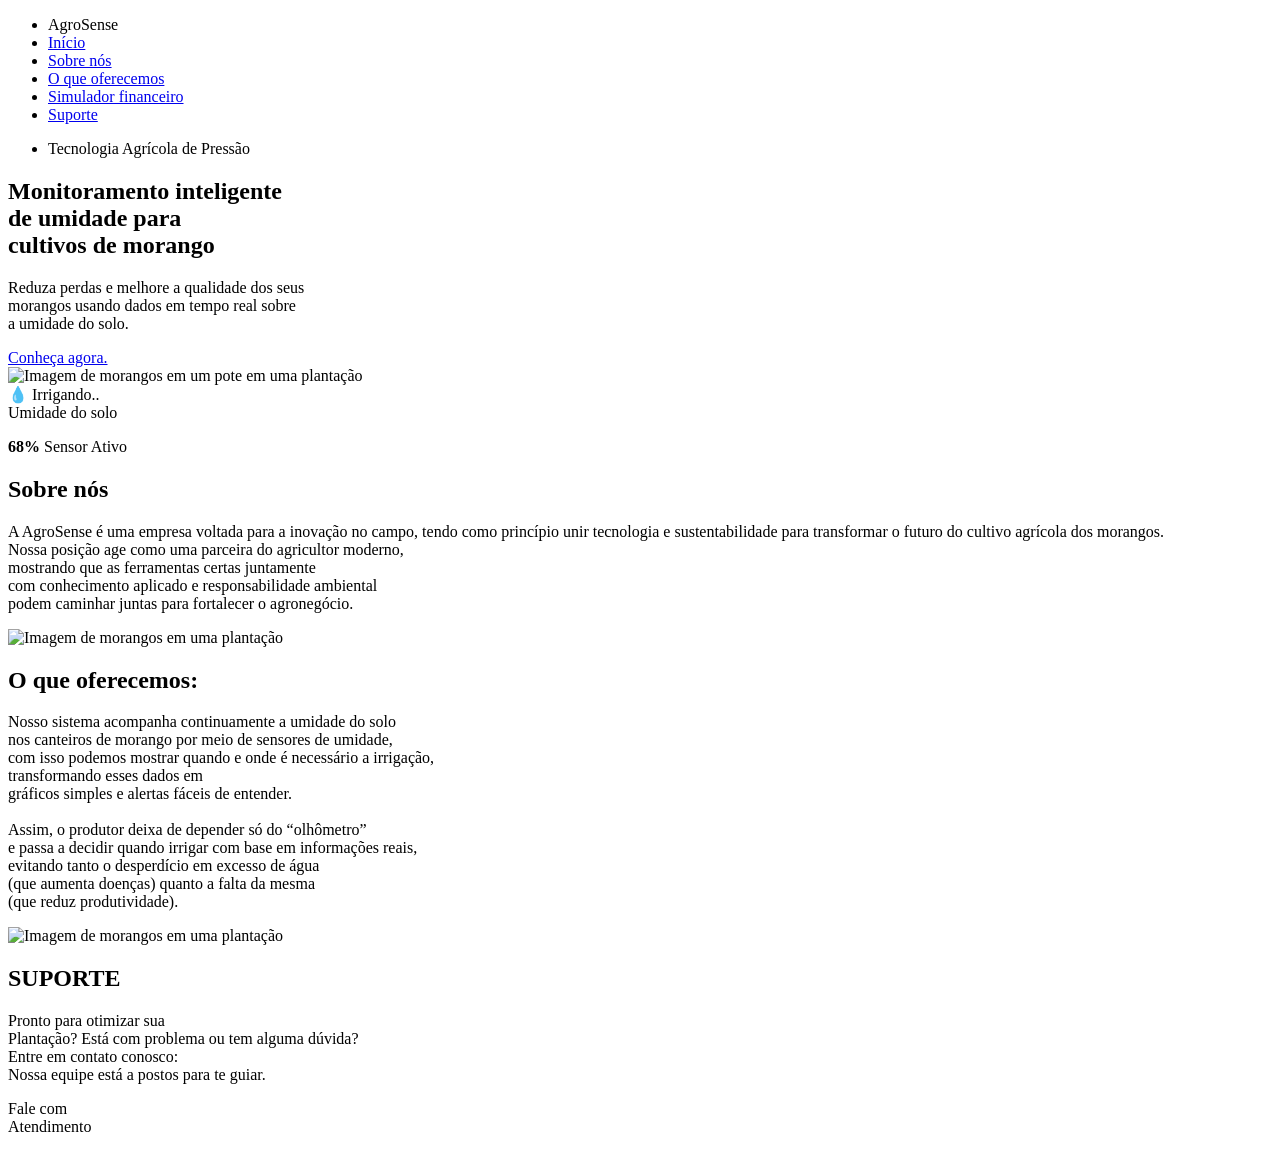
==== view/index.html @ 6b8b11aa "juncao" ====
<!DOCTYPE html>
<html lang="en">

<head>
    <meta charset="UTF-8">
    <meta name="viewport" content="width=device-width, initial-scale=1.0">
    <link rel="stylesheet" href="style.css">
    <link rel="stylesheet" href="simuladorFinanceiro.html">
    <title>AgroSense</title>
</head>

<body>
    <section class="pagina inicial">
        <!--Header para tudo que vai no topo da pagina (barra de navegação) -->
        <header>
            <!--Barra de navegação no topo da pagina -->
            <nav class="barra">
                <ul class="topicos-barra">
                    <li class="logo-menu"> <img src="./imgs/logoAgroSense.png" alt="" class="logoAgroSense">AgroSense
                    </li>

                    <li><a href="#">Início</a> </li>
                    <li><a href="#SobreNos">Sobre nós</a> </li>
                    <li><a href="#oferecimento">O que oferecemos</a> </li>
                    <li><a href="simuladorFinanceiro.html" target="_blank">Simulador financeiro</a> </li>
                    <li><a href="#suporte">Suporte</a> </li>
                </ul>
            </nav>

        </header>

        <!--Main para todos os conteudos principais (os que estão no centro da pagina) -->
        <main class="main-inicio">
            <div class="conteudo-texto">
                <ul class="paragrafo-marcado">
                    <li>Tecnologia Agrícola de Pressão</li>
                </ul>
                <div class="Titulos">
                    <h1 class="titulo colorido1">Monitoramento inteligente <br>de umidade  para <br> <span
                            class="titulo colorido2">cultivos de morango</span></h1>
                </div>
                <p>Reduza perdas e melhore a qualidade dos seus <br> morangos usando dados em tempo real sobre <br> a
                    umidade do solo.</p>
                <div class="botaoinicial">
                <a href="siteEstaticoLogin.html" target="_blank" class="btn_conhecaAgora"> Conheça agora.</a>
            </div>
            </div>
            <div class="conteudo-imagem">
                <div class="div_imagemInicio">
                    <img src="./imgs/imagemMorangos.png" alt="Imagem de morangos em um pote em uma plantação"
                        class="imagemInicio">
                </div>
                <div class="caixaIrrigando">
                    <span class="irrigando"> 💧 Irrigando..</span>
                </div>
                <div class="caixaUmidade">
                    <span class="tituloUmidade">Umidade do solo</span>
                    <p> <b>68%</b> <span class="caixaSensorAtivo">Sensor Ativo</span></p>
                    <div class="barraSensor"></div>

                </div>
            </div>


        </main>

        <!-- Footer para todos os conteudos que vão no rodapé da pagina -->
        <footer>


        </footer>
    </section>
     <section id="SobreNos" class="pagina sobrenos">
    <main class="main-SobreNos">
      <div class="conteudoSobreNos">
       <div><h1 class="tituloSobreNos">Sobre nós</h1></div>
        <div><p class="paragrafoSobreNos">A AgroSense é uma empresa voltada para a inovação no campo,
          tendo como princípio unir tecnologia e sustentabilidade
           para transformar o futuro do cultivo agrícola dos morangos. <br>
          Nossa posição age como uma parceira do agricultor moderno,<br>
          mostrando que as ferramentas certas juntamente <br>
          com conhecimento aplicado e responsabilidade ambiental<br>  
          podem caminhar juntas para fortalecer o agronegócio.</p>
      </div></div>
      <div>
        <img src="./imgs/morangoSobreNos.jpg" alt="Imagem de morangos em uma plantação" class="imagemSobreNos">
      </div>
    </main>
    </section>
    <section id="oferecimento" class="pagina ofereceminto">
        <main class="main-oferecimento">

            <div class="conteudoOferecimento">
                <div class="div_tituloOferecemos">
                    <h1 class="titulo-oferecimento">O que oferecemos: </h1>
                </div>
                <div>
                    <p class="paragrafoOferecemos">Nosso sistema acompanha continuamente a umidade do solo<br>
                        nos canteiros de morango por meio de sensores de umidade,<br>
                        com isso podemos mostrar quando e onde é necessário a irrigação,<br>
                        transformando esses dados em <br>
                        gráficos simples e alertas fáceis de entender.<br><br>
                        

                        Assim, o produtor deixa de depender só do “olhômetro” <br>
                        e passa a decidir quando irrigar com base em informações reais,<br>
                        evitando tanto o desperdício em excesso de água  <br>
                        (que aumenta doenças) quanto a falta da mesma  <br>
                        (que reduz produtividade). <br>
                </div>
            </div>
            <div class="div_imagemOferecimento">
                <img src="./imgs/Sensorimagem.png" alt="Imagem de morangos em uma plantação"
                    class="imagemOferecimento">
            </div>

            </div>
        </main>

    </section>
    <section id="suporte" class="pagina ">
        <main class="main-suporte">

            <div class="conteudoSuporte">
                <div class="div_titulosuporte">
                    <h1 class="titulo-Suporte" >SUPORTE</h1>
                </div>
                <div class="card">
                    <p class="paragrafoSuporte">Pronto para otimizar sua <br>
                        <span class="palavraSeparada">Plantação?</span>
                        <span class="texto_complementar_suporte">Está com problema ou tem alguma dúvida? <br>
                                                                 Entre em contato conosco:<br>
                                                                Nossa equipe está a postos para te guiar.</span>
                        <br>
                </div>
                <div class="ajuda"><p class="textoAjuda">Fale com <br>
                                      Atendimento</p></div>
            </div>
            </div>
        
                   
        </main>

    </section>
</body>

</html>
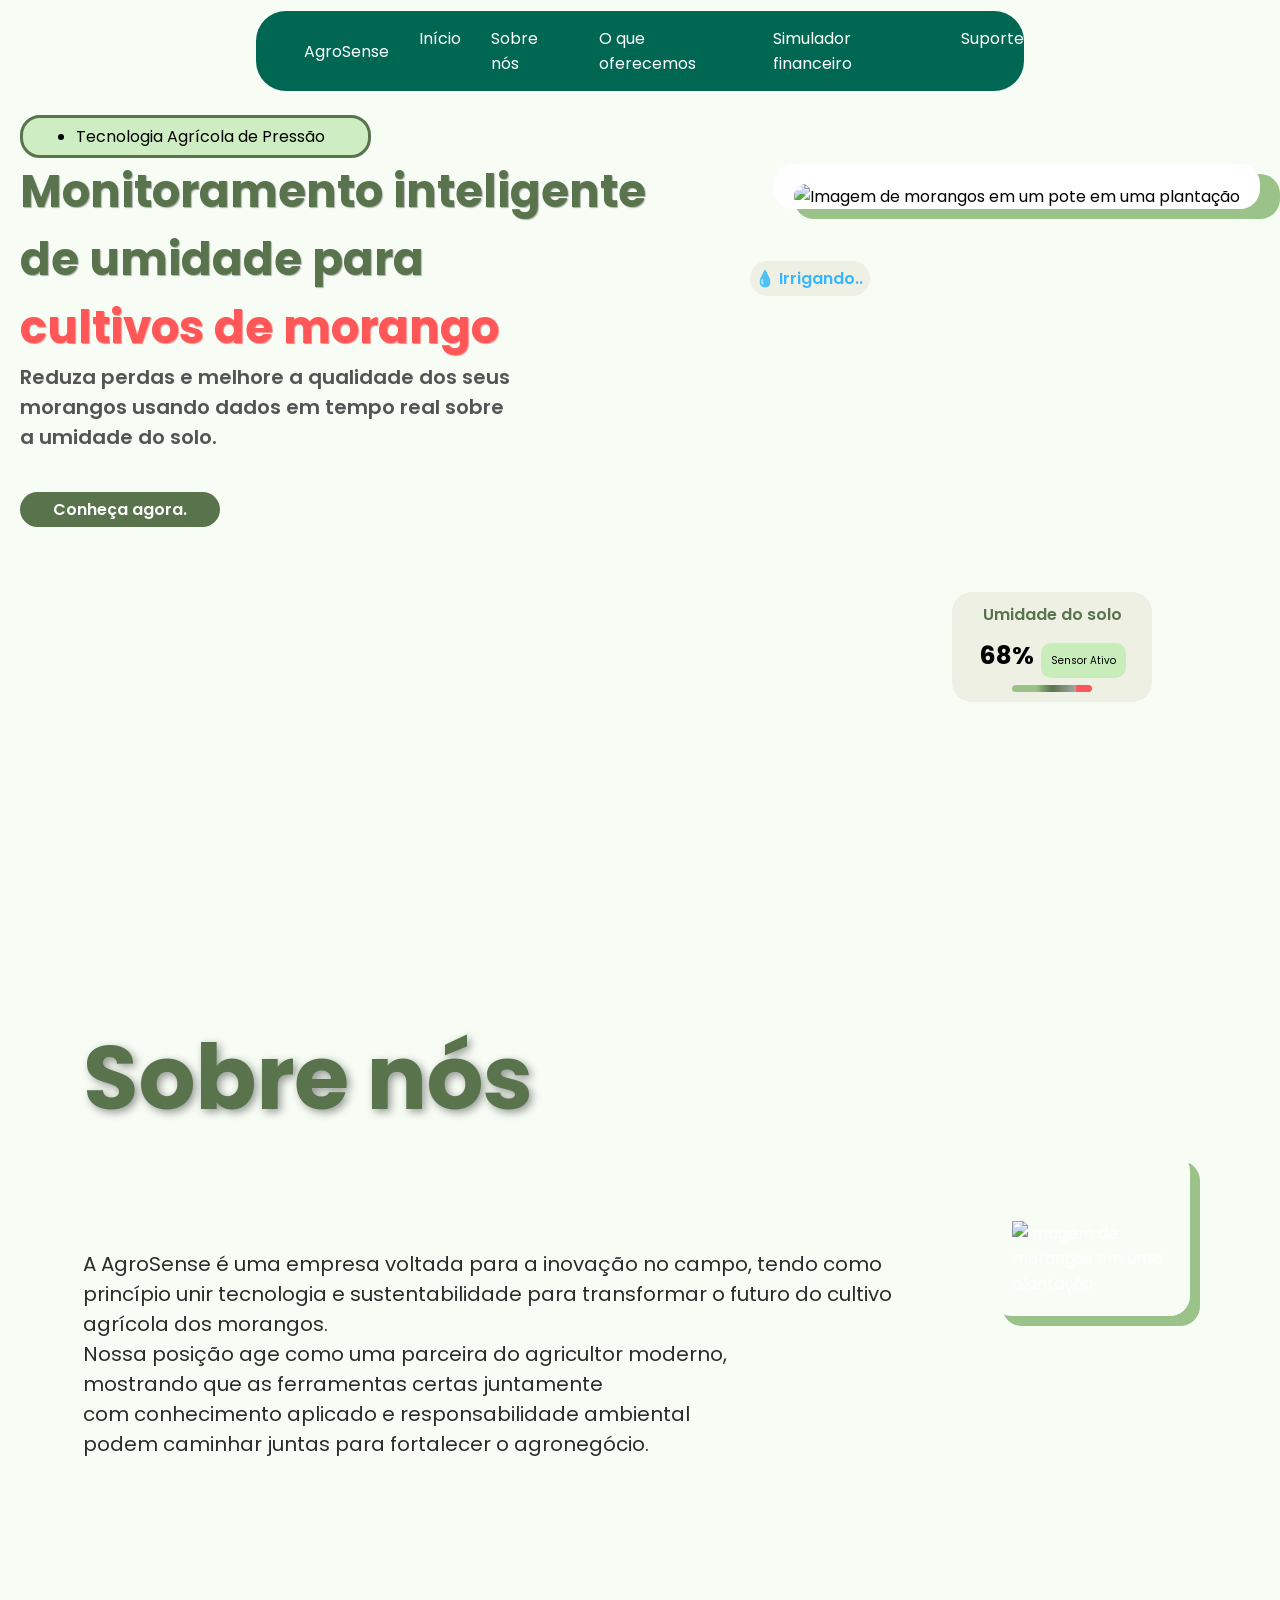
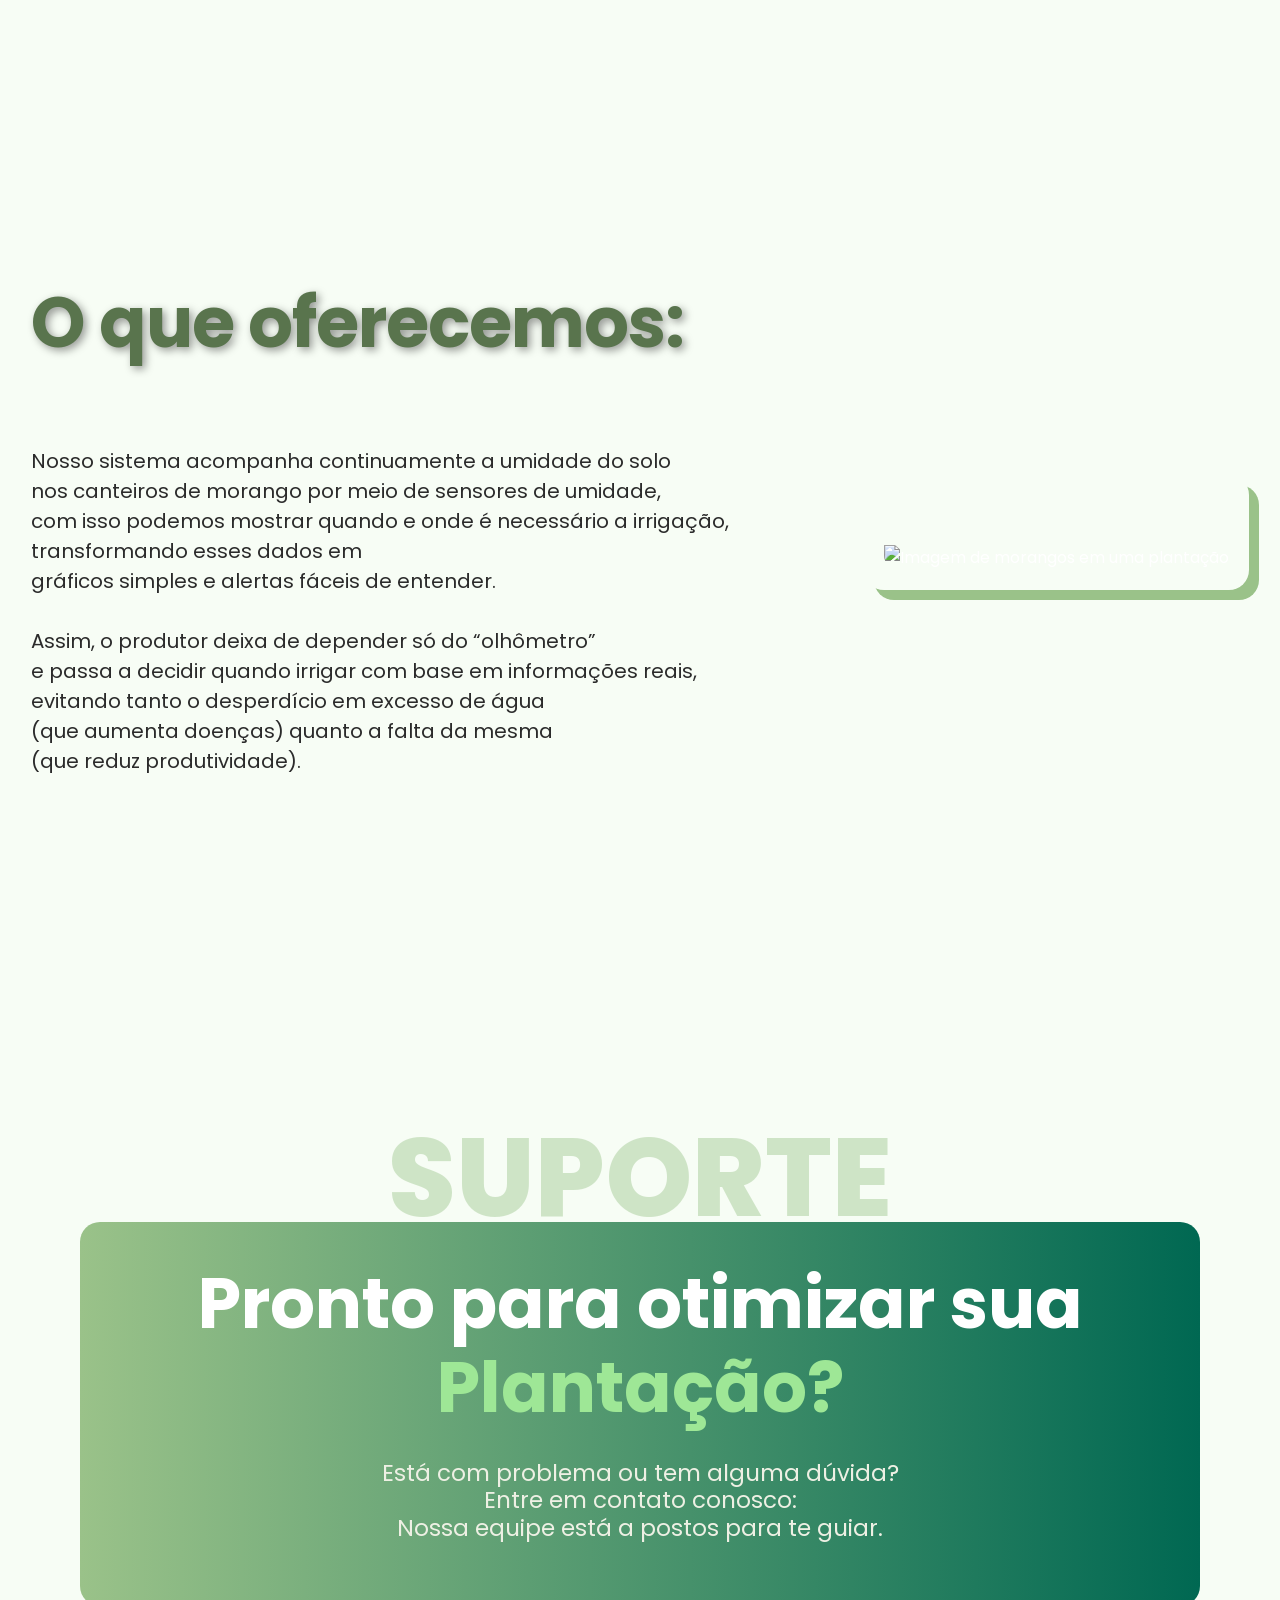
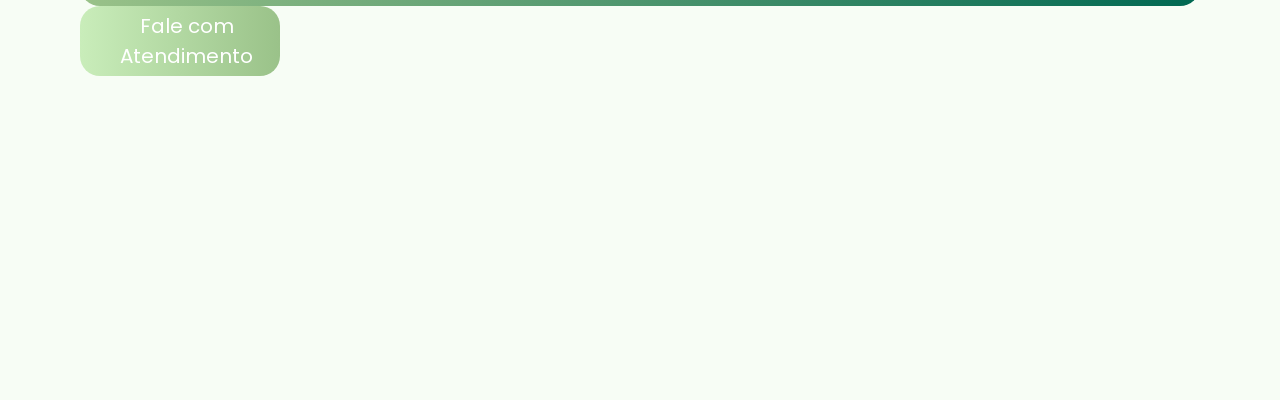
==== commit 0e1d0f1a: "Terminei de editar o botão de suporte e arrumei o caminho da imagem da parte de oferecimento" ====
--- a/view/index.html
+++ b/view/index.html
@@ -36,14 +36,14 @@
                     <li>Tecnologia Agrícola de Pressão</li>
                 </ul>
                 <div class="Titulos">
-                    <h1 class="titulo colorido1">Monitoramento inteligente <br>de umidade  para <br> <span
+                    <h1 class="titulo colorido1">Monitoramento inteligente <br>de umidade para <br> <span
                             class="titulo colorido2">cultivos de morango</span></h1>
                 </div>
                 <p>Reduza perdas e melhore a qualidade dos seus <br> morangos usando dados em tempo real sobre <br> a
                     umidade do solo.</p>
                 <div class="botaoinicial">
-                <a href="siteEstaticoLogin.html" target="_blank" class="btn_conhecaAgora"> Conheça agora.</a>
-            </div>
+                    <a href="siteEstaticoLogin.html" target="_blank" class="btn_conhecaAgora"> Conheça agora.</a>
+                </div>
             </div>
             <div class="conteudo-imagem">
                 <div class="div_imagemInicio">
@@ -70,22 +70,26 @@
 
         </footer>
     </section>
-     <section id="SobreNos" class="pagina sobrenos">
-    <main class="main-SobreNos">
-      <div class="conteudoSobreNos">
-       <div><h1 class="tituloSobreNos">Sobre nós</h1></div>
-        <div><p class="paragrafoSobreNos">A AgroSense é uma empresa voltada para a inovação no campo,
-          tendo como princípio unir tecnologia e sustentabilidade
-           para transformar o futuro do cultivo agrícola dos morangos. <br>
-          Nossa posição age como uma parceira do agricultor moderno,<br>
-          mostrando que as ferramentas certas juntamente <br>
-          com conhecimento aplicado e responsabilidade ambiental<br>  
-          podem caminhar juntas para fortalecer o agronegócio.</p>
-      </div></div>
-      <div>
-        <img src="./imgs/morangoSobreNos.jpg" alt="Imagem de morangos em uma plantação" class="imagemSobreNos">
-      </div>
-    </main>
+    <section id="SobreNos" class="pagina sobrenos">
+        <main class="main-SobreNos">
+            <div class="conteudoSobreNos">
+                <div>
+                    <h1 class="tituloSobreNos">Sobre nós</h1>
+                </div>
+                <div>
+                    <p class="paragrafoSobreNos">A AgroSense é uma empresa voltada para a inovação no campo,
+                        tendo como princípio unir tecnologia e sustentabilidade
+                        para transformar o futuro do cultivo agrícola dos morangos. <br>
+                        Nossa posição age como uma parceira do agricultor moderno,<br>
+                        mostrando que as ferramentas certas juntamente <br>
+                        com conhecimento aplicado e responsabilidade ambiental<br>
+                        podem caminhar juntas para fortalecer o agronegócio.</p>
+                </div>
+            </div>
+            <div class="div_sobrenos">
+                <img src="./imgs/morangoSobreNos.jpg" alt="Imagem de morangos em uma plantação" class="imagemSobreNos">
+            </div>
+        </main>
     </section>
     <section id="oferecimento" class="pagina ofereceminto">
         <main class="main-oferecimento">
@@ -100,18 +104,17 @@
                         com isso podemos mostrar quando e onde é necessário a irrigação,<br>
                         transformando esses dados em <br>
                         gráficos simples e alertas fáceis de entender.<br><br>
-                        
+
 
                         Assim, o produtor deixa de depender só do “olhômetro” <br>
                         e passa a decidir quando irrigar com base em informações reais,<br>
-                        evitando tanto o desperdício em excesso de água  <br>
-                        (que aumenta doenças) quanto a falta da mesma  <br>
+                        evitando tanto o desperdício em excesso de água <br>
+                        (que aumenta doenças) quanto a falta da mesma <br>
                         (que reduz produtividade). <br>
                 </div>
             </div>
             <div class="div_imagemOferecimento">
-                <img src="./imgs/Sensorimagem.png" alt="Imagem de morangos em uma plantação"
-                    class="imagemOferecimento">
+                <img src="./imgs/SensorImagem.png" alt="Imagem de morangos em uma plantação" class="imagemOferecimento">
             </div>
 
             </div>
@@ -123,22 +126,24 @@
 
             <div class="conteudoSuporte">
                 <div class="div_titulosuporte">
-                    <h1 class="titulo-Suporte" >SUPORTE</h1>
+                    <h1 class="titulo-Suporte">SUPORTE</h1>
                 </div>
                 <div class="card">
                     <p class="paragrafoSuporte">Pronto para otimizar sua <br>
                         <span class="palavraSeparada">Plantação?</span>
                         <span class="texto_complementar_suporte">Está com problema ou tem alguma dúvida? <br>
-                                                                 Entre em contato conosco:<br>
-                                                                Nossa equipe está a postos para te guiar.</span>
+                            Entre em contato conosco:<br>
+                            Nossa equipe está a postos para te guiar.</span>
                         <br>
                 </div>
-                <div class="ajuda"><p class="textoAjuda">Fale com <br>
-                                      Atendimento</p></div>
+                <div class="ajuda">
+                    <p class="textoAjuda">Fale com <br>
+                        Atendimento</p>
+                </div>
             </div>
             </div>
-        
-                   
+
+
         </main>
 
     </section>
--- a/view/style.css
+++ b/view/style.css
@@ -0,0 +1,405 @@
+/*Importação das fontes utilizadas no projeto*/
+@import url('https://fonts.googleapis.com/css2?family=Poppins:ital,wght@0,100;0,200;0,300;0,400;0,500;0,600;0,700;0,800;0,900;1,100;1,200;1,300;1,400;1,500;1,600;1,700;1,800;1,900&display=swap');
+
+/* Padronização da pagina*/
+* {
+    margin: 0;
+    padding: 0;
+    box-sizing: border-box;
+}
+
+body {
+    font-family: "Poppins", sans-serif;
+    font-style: normal;
+    overflow-x: hidden;
+    background-color: #f7fdf5;
+}
+
+.inicial {
+    background-image: url(./imgs/fundo3.png);
+    background-size: cover;
+    background-position: center;
+    background-repeat: no-repeat;
+    width: 100vw;
+    height: 100vh;
+
+}
+
+.pagina {
+    width: 100vw;
+    height: 100vh;
+}
+
+header {
+    display: flex;
+    justify-content: center;
+    align-items: center;
+    padding-top: 2%;
+}
+
+.barra {
+    display: flex;
+    width: 60%;
+    background-color: #006852;
+    justify-content: space-around;
+    height: auto;
+    border-radius: 30px;
+    position: fixed;
+    margin-top: 4%;
+}
+
+.topicos-barra a {
+    text-decoration: none;
+    color: #ffffff;
+}
+
+.topicos-barra {
+    display: flex;
+    flex-direction: row;
+    list-style-type: none;
+    gap: 30px;
+    padding-bottom: 15px;
+    padding-top: 15px;
+    color: #ffff;
+}
+
+.logo-menu {
+    display: flex;
+    align-items: center;
+    gap: 8px;
+}
+
+.logoAgroSense {
+    border-radius: 20%;
+    width: 40px;
+    height: auto;
+    object-fit: contain;
+    /* faz a imagem não cortar */
+    object-position: center;
+    /*Alinha a imagem no centro */
+}
+
+.main-inicio {
+    display: flex;
+    flex-direction: row;
+    margin-top: 7%;
+    gap: 10%;
+    justify-content: center;
+}
+
+.conteudo-texto {
+    display: flex;
+    flex-direction: column;
+    gap: 2%;
+}
+
+.conteudo-texto p {
+    padding-bottom: 20px;
+    color: #545454;
+    font-weight: 600;
+    font-size: 20px;
+}
+
+.paragrafo-marcado {
+    background-color: #ceedc2;
+    border: solid 3px #59744d;
+    border-radius: 20px;
+    display: flex;
+    justify-content: center;
+    padding: 6px 0px 6px 10px;
+    width: 56%;
+}
+
+.titulo {
+    font-size: 45px;
+}
+
+.colorido1 {
+    color: #59744d;
+    text-shadow: 1px 1px 1px #adaead;
+}
+
+.colorido2 {
+    color: #ff5757;
+    text-shadow: 1px 1px 1px #f48585;
+}
+
+.botaoinicial {
+    padding-top: 20px;
+}
+
+.btn_conhecaAgora {
+    background-color: #59744d;
+    border-radius: 20px;
+    width: 200px;
+    height: 35px;
+    display: flex;
+    justify-content: center;
+    align-items: center;
+    text-decoration: none;
+    font-family: "Poppins", sans-serif;
+    font-style: normal;
+    font-weight: 600;
+    color: white;
+
+}
+
+.btn_conhecaAgora:hover {
+    background-color: #7caa68;
+    border-radius: 20px;
+    width: 230px;
+    height: 39px;
+}
+
+.div_imagemInicio {
+    margin-top: 10%;
+    padding: 20px 20px 0 20px;
+    background-color: #ffffff;
+    border-radius: 20px;
+    box-shadow: 20px 10px #9ac289;
+}
+
+.imagemInicio {
+    width: 286px;
+    height: 390px;
+    border-radius: 30px;
+}
+
+.caixaIrrigando {
+    background-color: #eef0e4;
+    border-radius: 20px;
+    display: flex;
+    padding: 5px;
+    width: 120px;
+    align-items: center;
+    position: absolute;
+    right: 32%;
+    top: 29%;
+
+}
+
+.irrigando {
+    color: #38b6ff;
+    font-weight: 600;
+}
+
+
+.caixaUmidade {
+    background-color: #eef0e4;
+    border-radius: 20px;
+    display: flex;
+    flex-direction: column;
+    padding: 10px;
+    width: 200px;
+    height: 110px;
+    align-items: center;
+    position: absolute;
+    right: 10%;
+    bottom: 22%;
+    gap: 10px;
+}
+
+.caixaUmidade p {
+    font-size: 25px;
+
+}
+
+.caixaSensorAtivo {
+    background-color: #c9edba;
+    border-radius: 10px;
+    font-size: 10px;
+    padding: 10px;
+}
+
+.barraSensor {
+    width: 80px;
+    height: 10px;
+    border-radius: 20px;
+    background-image: linear-gradient(to right, #9ac289 30%, #59744d 50%, #a6a6a6 80%, #ff5757 5%);
+}
+
+.tituloUmidade {
+    color: #59744d;
+    font-weight: 600;
+}
+
+.main-SobreNos {
+    display: flex;
+    flex-direction: row;
+    justify-content: center;
+    align-items: center;
+    padding-top: 2%;
+    padding-right: 7%;
+    gap: 30px;
+
+
+}
+
+
+.sobrenos {
+    background-size: cover;
+    background-repeat: no-repeat;
+    background-position: center;
+    width: 100vw;
+    height: 100vh;
+}
+
+
+.conteudoSobreNos {
+    margin-left: 7%;
+    font-family: Poppins;
+
+}
+
+.tituloSobreNos {
+    text-shadow: 3px 3px 8px rgba(0, 0, 0, 0.4);
+    color: #59744d;
+    font-weight: 700;
+    letter-spacing: -1px;
+    font-size: 90px;
+    font-family: "Poppins", sans-serif;
+    padding-top: 10%;
+}
+
+.paragrafoSobreNos {
+    color: #2b2b2b;
+    font-size: 20px;
+    padding-top: 12%;
+}
+
+.div_sobrenos {
+    padding-left: 70px;
+    margin-top: 7%;
+    margin-left: 2%;
+    padding: 20px;
+    color: #ffffff;
+    border-radius: 20px;
+    box-shadow: 10px 10px #9ac289;
+}
+
+.imagemSobreNos {
+    padding-top: 50px;
+    width: 30em;
+    height: auto;
+    border-radius: 15px;
+}
+
+.main-oferecimento {
+    display: flex;
+    flex-direction: row;
+    justify-content: center;
+    align-items: center;
+    gap: 110px;
+
+}
+
+
+
+.titulo-oferecimento {
+    text-shadow: 3px 3px 8px rgba(0, 0, 0, 0.4);
+    color: #59744d;
+    font-weight: 700;
+    letter-spacing: -1px;
+    font-size: 70px;
+    font-family: "Poppins", sans-serif;
+    padding-top: 10%;
+}
+
+.paragrafoOferecemos {
+    font-size: 20px;
+    padding-top: 10%;
+    color: #2b2b2b;
+}
+
+
+.div_imagemOferecimento {
+    padding-left: 70px;
+    margin-top: 7%;
+    margin-left: 2%;
+    padding: 20px;
+    color: #ffffff;
+    border-radius: 20px;
+    box-shadow: 10px 10px #9ac289;
+}
+
+.imagemOferecimento {
+    padding-top: 50px;
+    width: 30em;
+    height: auto;
+    border-radius: 15px;
+}
+
+.main-suporte {
+    display: flex;
+    justify-content: center;
+
+}
+
+.card {
+    background-color: #ceedc2;
+    border-radius: 20px;
+    height: 24em;
+    width: 70em;
+    padding: 40px 20px;
+    padding-bottom: 40px;
+    background-image: linear-gradient(to right, #9ac289, #006852);
+}
+
+.texto_complementar_suporte {
+    display: block;
+    color: #eef0e4;
+    font-weight: 400;
+    font-size: 23px;
+    text-align: center;
+    margin-top: 30px;
+
+}
+
+.paragrafoSuporte {
+    font-weight: 700;
+    font-size: 70px;
+    font-family: "Poppins", sans-serif;
+    color: #ffffff;
+    text-align: center;
+    line-height: 1.2;
+   
+}
+
+.palavraSeparada {
+    font-size: 70px;
+    color: #9ee796;
+}
+
+.titulo-Suporte {
+    color: #9ac2896e;
+    line-height: 0.8;
+    font-weight: 800;
+    font-size: 110px;
+    font-family: "Poppins", sans-serif;
+    text-align: center;
+    margin-top: 3%;
+}
+
+.ajuda {
+    background-image: linear-gradient(to right, #c9edba, #9ac289);
+    border-radius: 20px;
+    height: 70px;
+    width: 200px;
+    display: flex;
+    justify-self: center;
+    align-items: center;
+}
+
+.textoAjuda {
+    display: flex;
+    flex-direction: column;
+    font-weight: 400;
+    font-size: 20px;
+    font-family: "Poppins", sans-serif;
+    color: #ffffff;
+    justify-content: center;
+    text-align: center;
+    align-items: center;
+    padding-left: 40px;
+
+}
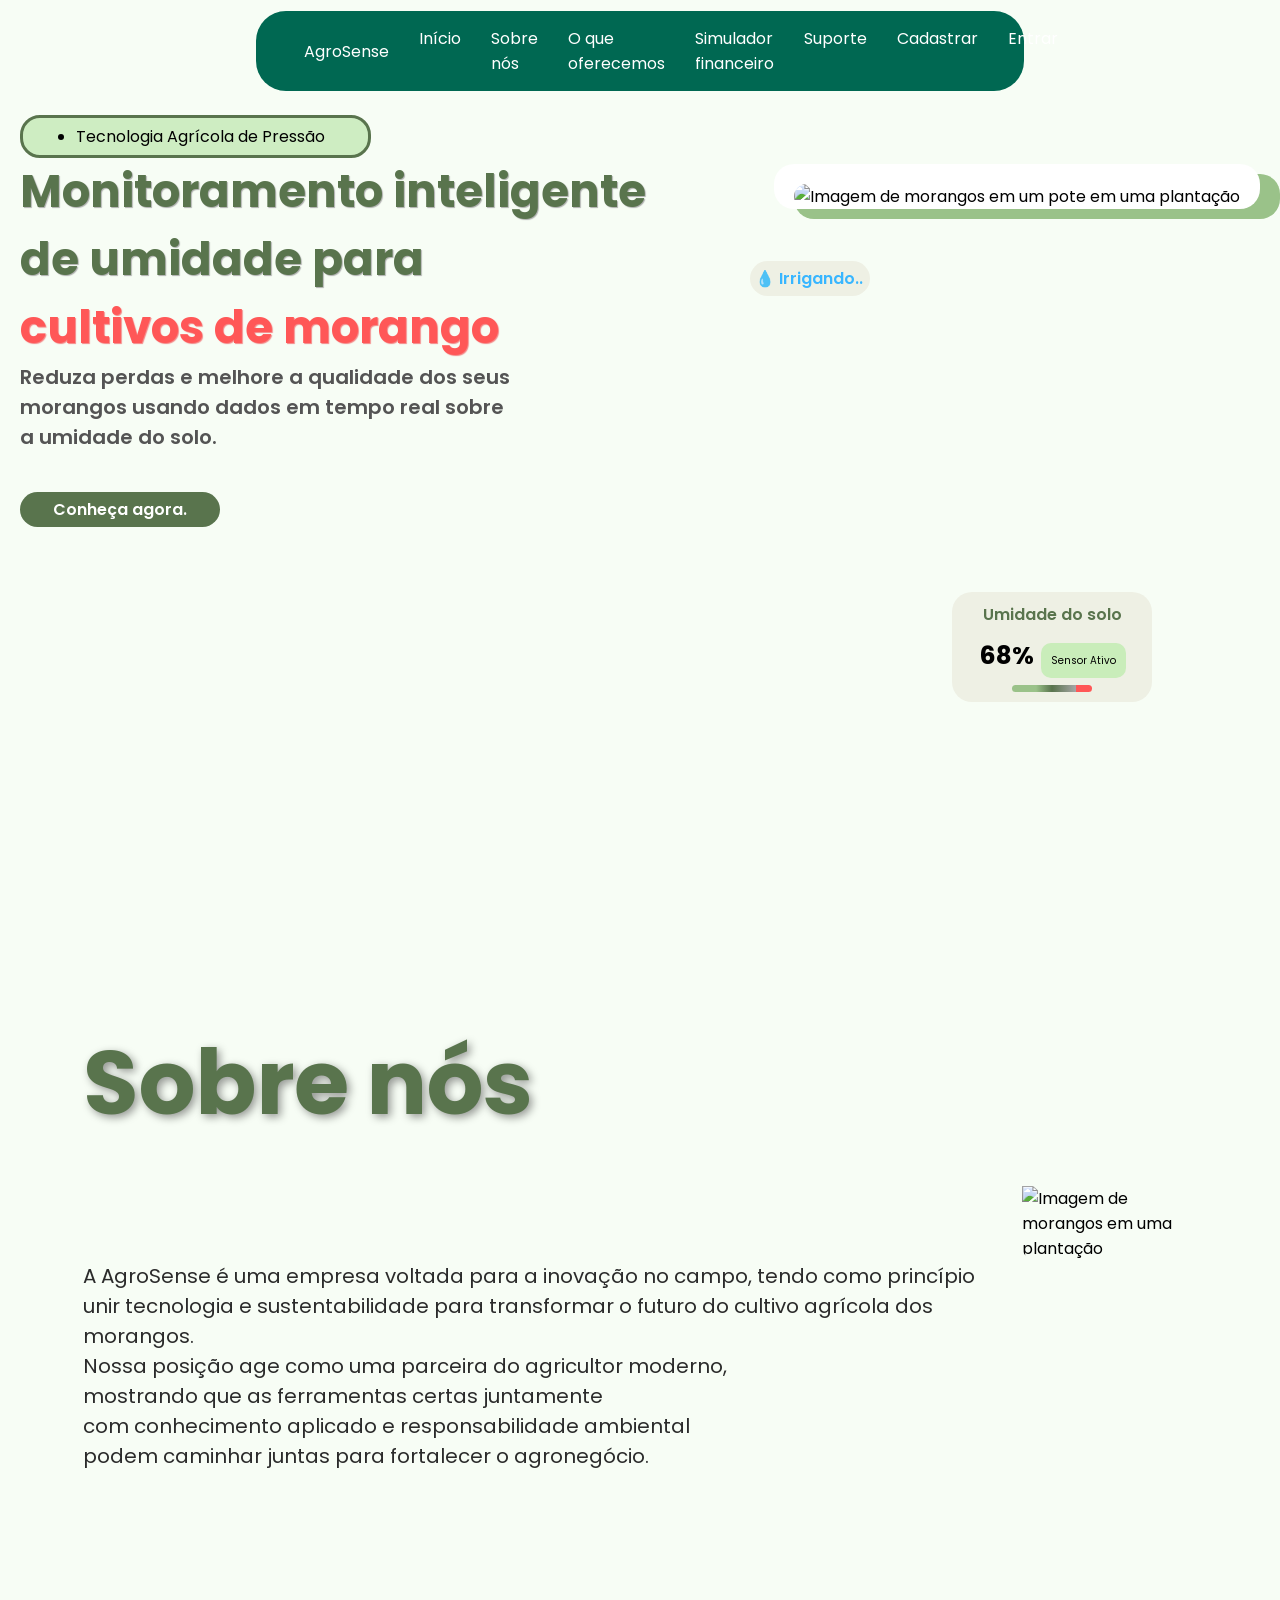
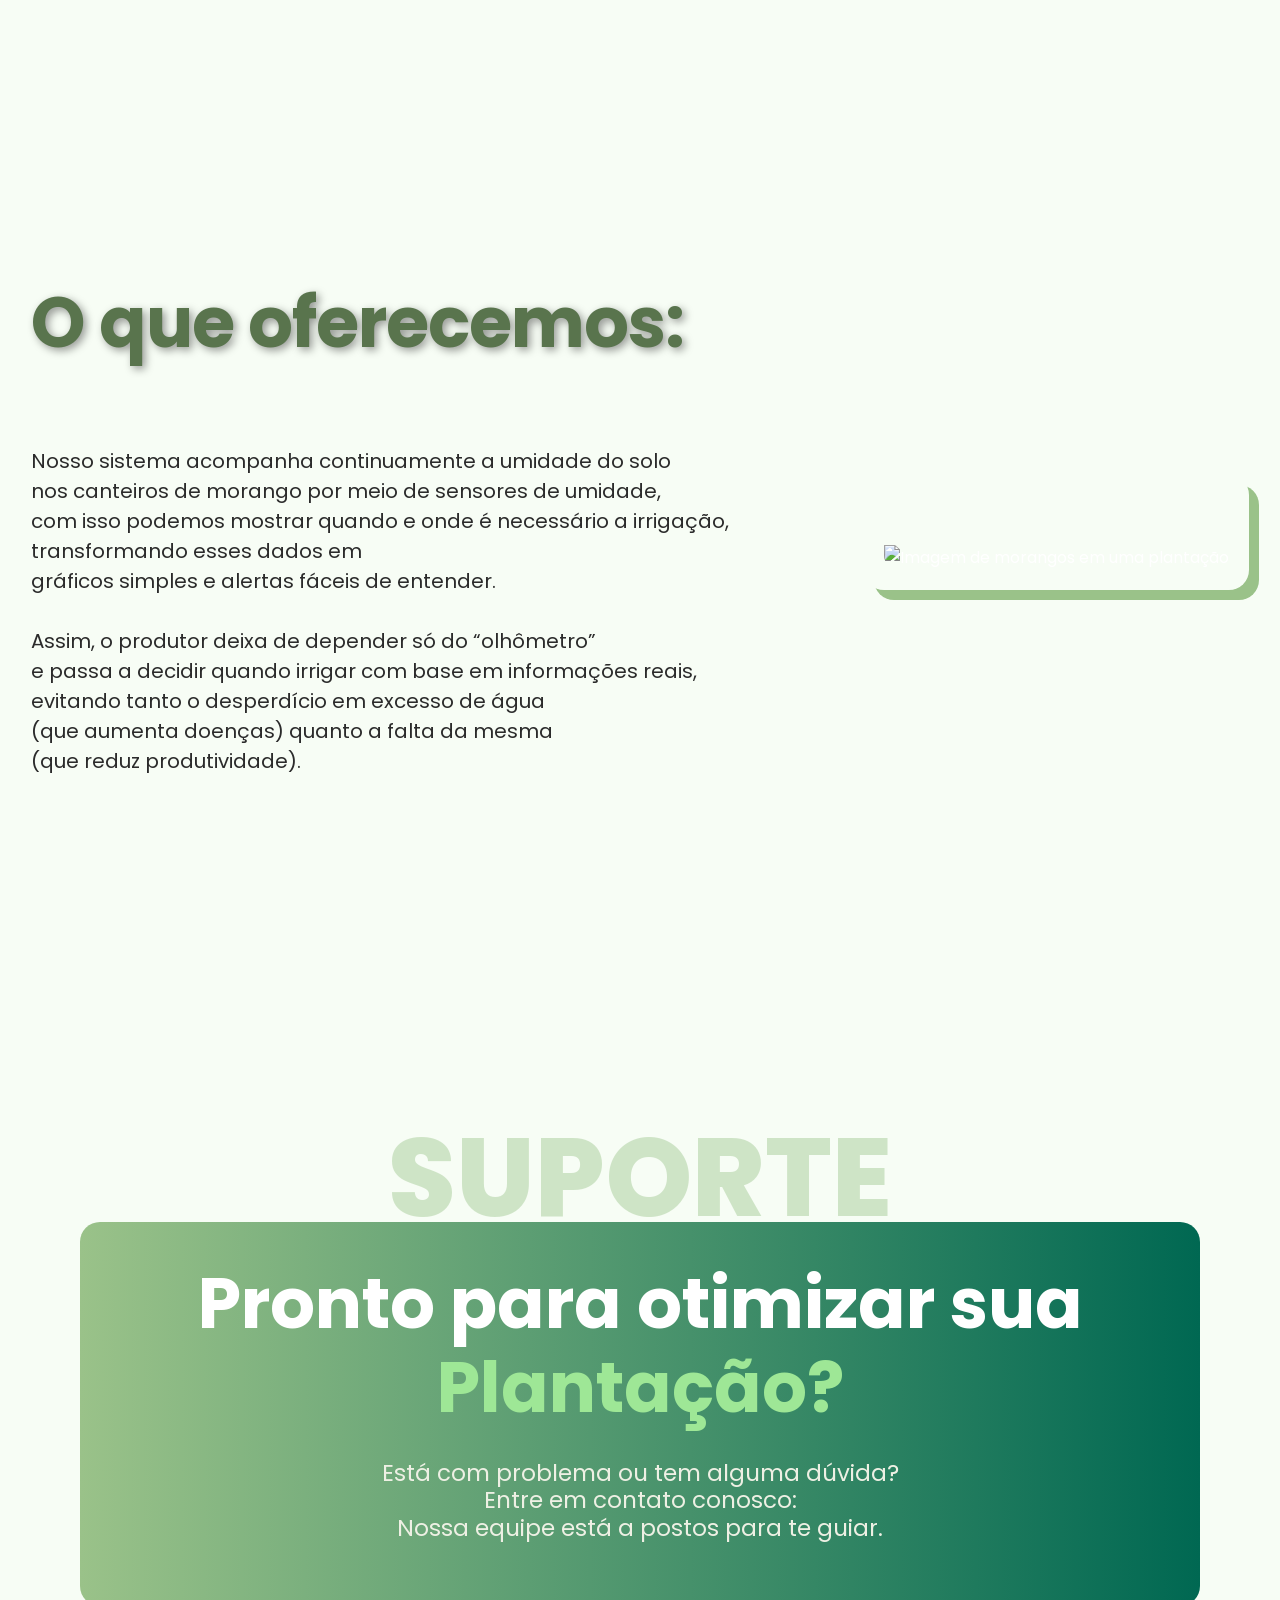
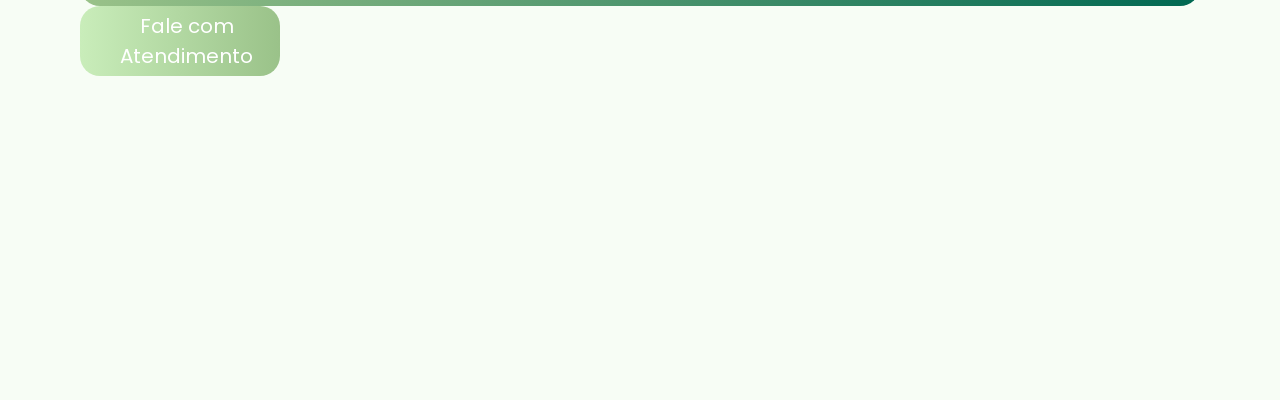
==== commit c6c0e9f5: "criei uma tela separada para cadastro e login" ====
--- a/view/index.html
+++ b/view/index.html
@@ -24,6 +24,8 @@
                     <li><a href="#oferecimento">O que oferecemos</a> </li>
                     <li><a href="simuladorFinanceiro.html" target="_blank">Simulador financeiro</a> </li>
                     <li><a href="#suporte">Suporte</a> </li>
+                    <li><a href="siteEstaticoCadastro.html">Cadastrar</a> </li>
+                    <li><a href="login.html">Entrar</a> </li>
                 </ul>
             </nav>
 
@@ -36,14 +38,14 @@
                     <li>Tecnologia Agrícola de Pressão</li>
                 </ul>
                 <div class="Titulos">
-                    <h1 class="titulo colorido1">Monitoramento inteligente <br>de umidade para <br> <span
+                    <h1 class="titulo colorido1">Monitoramento inteligente <br>de umidade  para <br> <span
                             class="titulo colorido2">cultivos de morango</span></h1>
                 </div>
                 <p>Reduza perdas e melhore a qualidade dos seus <br> morangos usando dados em tempo real sobre <br> a
                     umidade do solo.</p>
                 <div class="botaoinicial">
-                    <a href="siteEstaticoLogin.html" target="_blank" class="btn_conhecaAgora"> Conheça agora.</a>
-                </div>
+                <a href="#siteEstaticoLogin" class="btn_conhecaAgora"> Conheça agora.</a>
+            </div>
             </div>
             <div class="conteudo-imagem">
                 <div class="div_imagemInicio">
@@ -70,26 +72,22 @@
 
         </footer>
     </section>
-    <section id="SobreNos" class="pagina sobrenos">
-        <main class="main-SobreNos">
-            <div class="conteudoSobreNos">
-                <div>
-                    <h1 class="tituloSobreNos">Sobre nós</h1>
-                </div>
-                <div>
-                    <p class="paragrafoSobreNos">A AgroSense é uma empresa voltada para a inovação no campo,
-                        tendo como princípio unir tecnologia e sustentabilidade
-                        para transformar o futuro do cultivo agrícola dos morangos. <br>
-                        Nossa posição age como uma parceira do agricultor moderno,<br>
-                        mostrando que as ferramentas certas juntamente <br>
-                        com conhecimento aplicado e responsabilidade ambiental<br>
-                        podem caminhar juntas para fortalecer o agronegócio.</p>
-                </div>
-            </div>
-            <div class="div_sobrenos">
-                <img src="./imgs/morangoSobreNos.jpg" alt="Imagem de morangos em uma plantação" class="imagemSobreNos">
-            </div>
-        </main>
+     <section id="SobreNos" class="pagina sobrenos">
+    <main class="main-SobreNos">
+      <div class="conteudoSobreNos">
+       <div><h1 class="tituloSobreNos">Sobre nós</h1></div>
+        <div><p class="paragrafoSobreNos">A AgroSense é uma empresa voltada para a inovação no campo,
+          tendo como princípio unir tecnologia e sustentabilidade
+           para transformar o futuro do cultivo agrícola dos morangos. <br>
+          Nossa posição age como uma parceira do agricultor moderno,<br>
+          mostrando que as ferramentas certas juntamente <br>
+          com conhecimento aplicado e responsabilidade ambiental<br>  
+          podem caminhar juntas para fortalecer o agronegócio.</p>
+      </div></div>
+      <div>
+        <img src="./imgs/morangoSobreNos.jpg" alt="Imagem de morangos em uma plantação" class="imagemSobreNos">
+      </div>
+    </main>
     </section>
     <section id="oferecimento" class="pagina ofereceminto">
         <main class="main-oferecimento">
@@ -104,17 +102,18 @@
                         com isso podemos mostrar quando e onde é necessário a irrigação,<br>
                         transformando esses dados em <br>
                         gráficos simples e alertas fáceis de entender.<br><br>
-
+                        
 
                         Assim, o produtor deixa de depender só do “olhômetro” <br>
                         e passa a decidir quando irrigar com base em informações reais,<br>
-                        evitando tanto o desperdício em excesso de água <br>
-                        (que aumenta doenças) quanto a falta da mesma <br>
+                        evitando tanto o desperdício em excesso de água  <br>
+                        (que aumenta doenças) quanto a falta da mesma  <br>
                         (que reduz produtividade). <br>
                 </div>
             </div>
             <div class="div_imagemOferecimento">
-                <img src="./imgs/SensorImagem.png" alt="Imagem de morangos em uma plantação" class="imagemOferecimento">
+                <img src="./imgs/Sensorimagem.png" alt="Imagem de morangos em uma plantação"
+                    class="imagemOferecimento">
             </div>
 
             </div>
@@ -126,24 +125,22 @@
 
             <div class="conteudoSuporte">
                 <div class="div_titulosuporte">
-                    <h1 class="titulo-Suporte">SUPORTE</h1>
+                    <h1 class="titulo-Suporte" >SUPORTE</h1>
                 </div>
                 <div class="card">
                     <p class="paragrafoSuporte">Pronto para otimizar sua <br>
                         <span class="palavraSeparada">Plantação?</span>
                         <span class="texto_complementar_suporte">Está com problema ou tem alguma dúvida? <br>
-                            Entre em contato conosco:<br>
-                            Nossa equipe está a postos para te guiar.</span>
+                                                                 Entre em contato conosco:<br>
+                                                                Nossa equipe está a postos para te guiar.</span>
                         <br>
                 </div>
-                <div class="ajuda">
-                    <p class="textoAjuda">Fale com <br>
-                        Atendimento</p>
-                </div>
+                <div class="ajuda"><p class="textoAjuda">Fale com <br>
+                                      Atendimento</p></div>
             </div>
             </div>
-
-
+        
+                   
         </main>
 
     </section>
--- a/view/style.css
+++ b/view/style.css
@@ -6,6 +6,7 @@
     margin: 0;
     padding: 0;
     box-sizing: border-box;
+    scroll-behavior: smooth;
 }
 
 body {
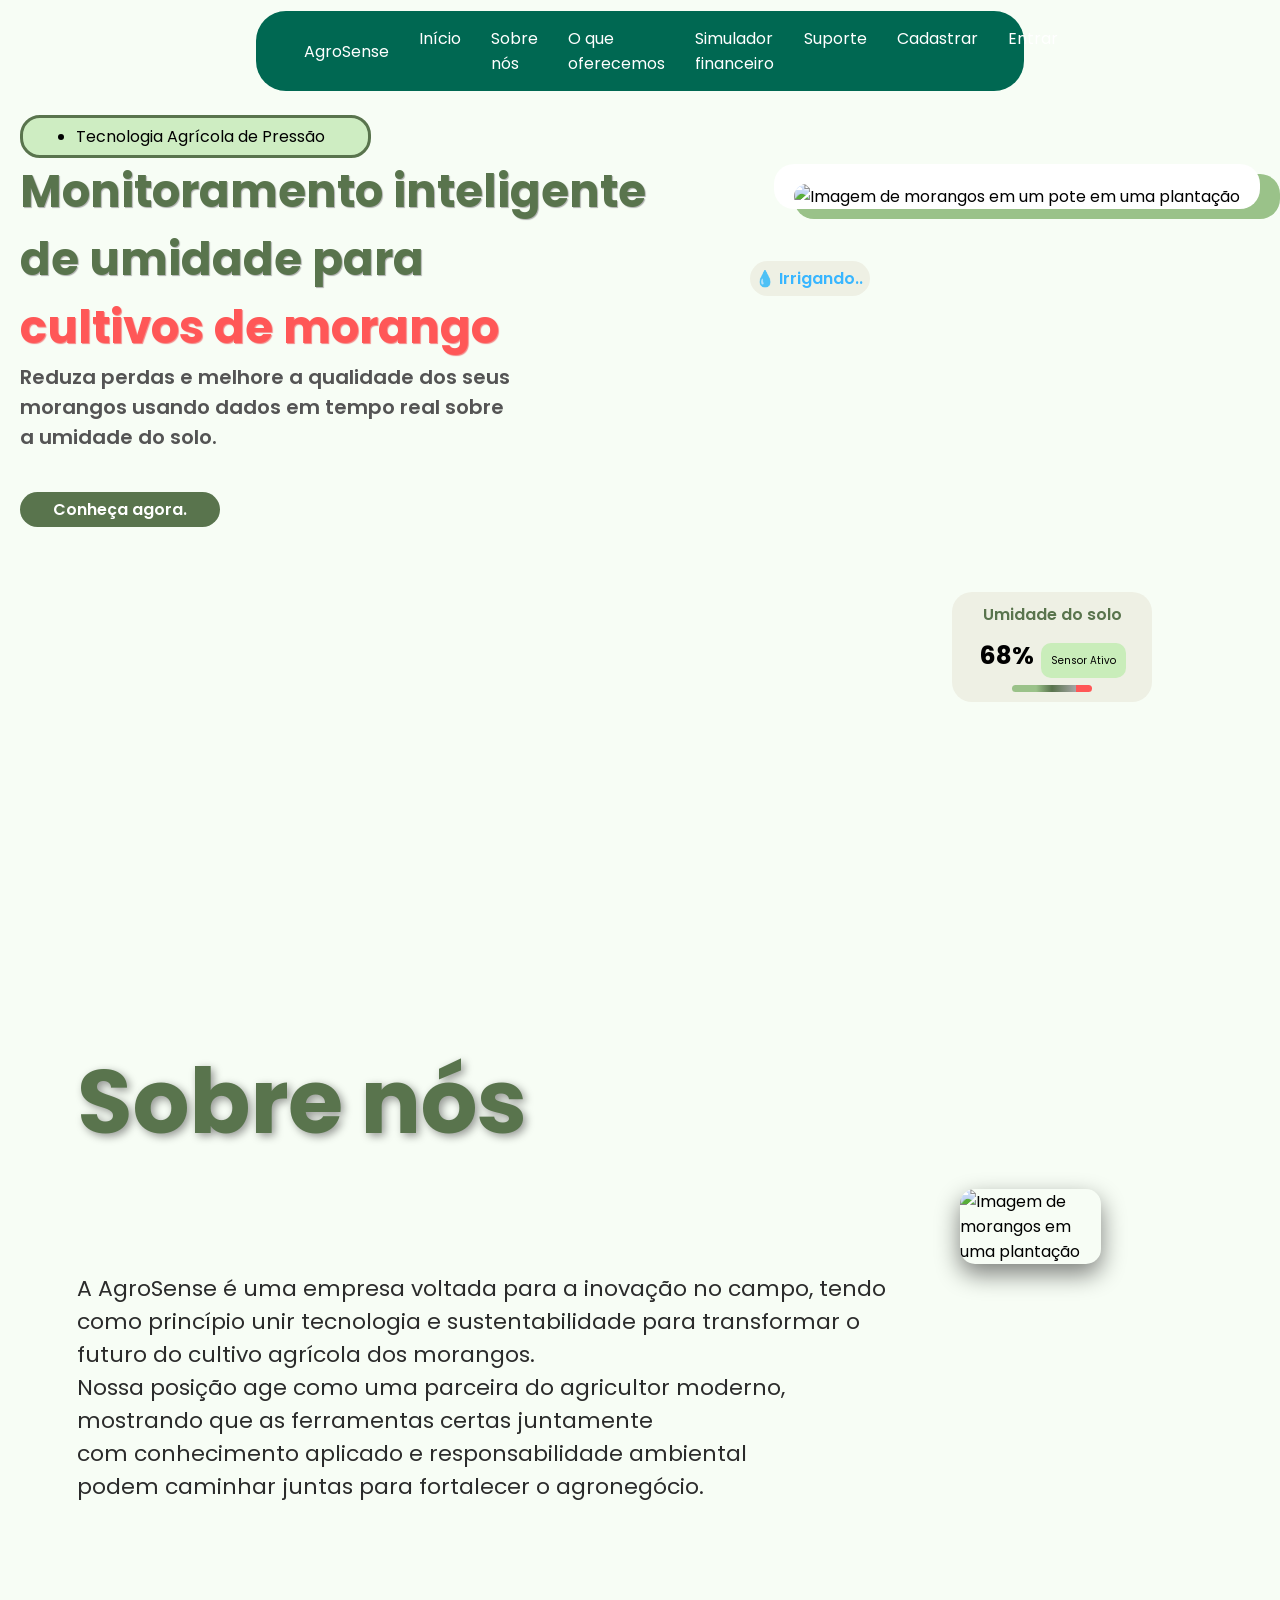
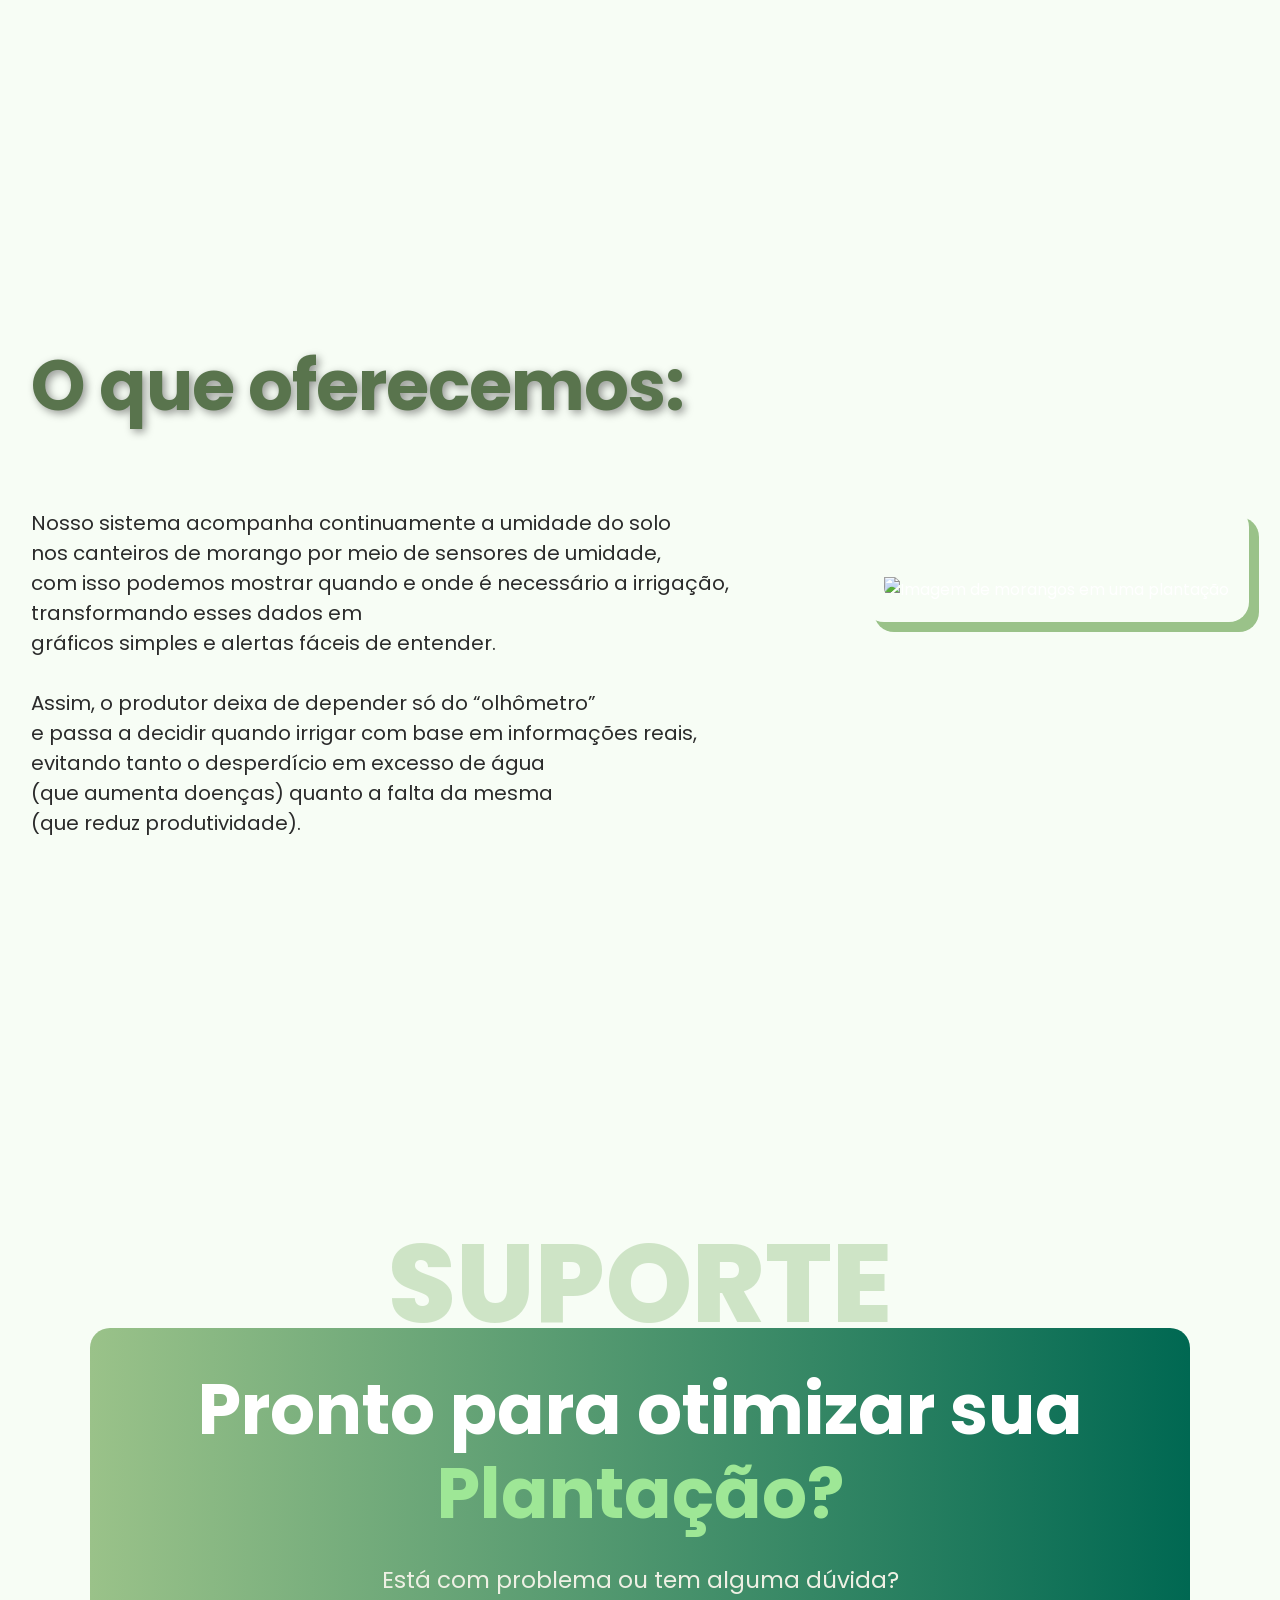
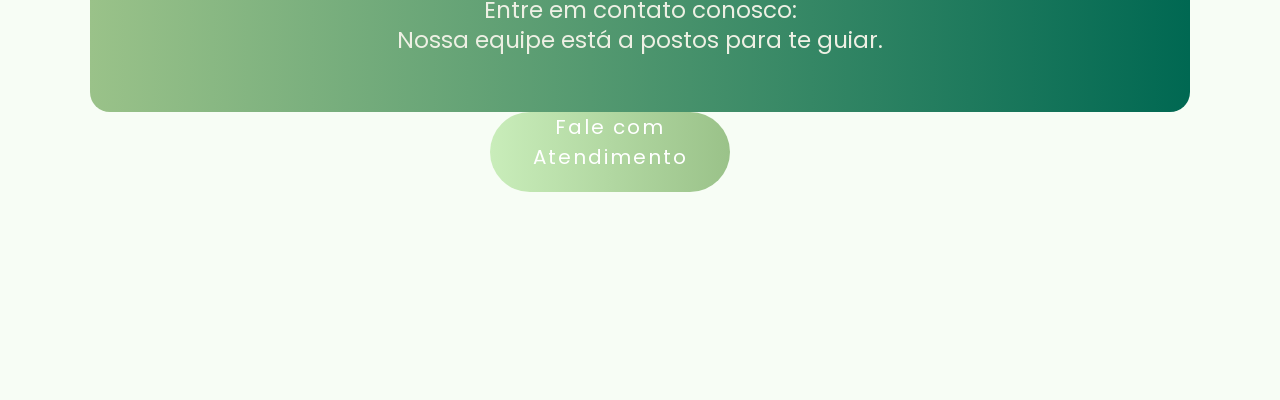
==== commit dd41aa8d: "arrumando os repositorios" ====
--- a/view/index.html
+++ b/view/index.html
@@ -4,7 +4,7 @@
 <head>
     <meta charset="UTF-8">
     <meta name="viewport" content="width=device-width, initial-scale=1.0">
-    <link rel="stylesheet" href="style.css">
+    <link rel="stylesheet" href="../view/css/style.css">
     <link rel="stylesheet" href="simuladorFinanceiro.html">
     <title>AgroSense</title>
 </head>
--- a/view/css/style.css
+++ b/view/css/style.css
@@ -0,0 +1,401 @@
+/*Importação das fontes utilizadas no projeto*/
+@import url('https://fonts.googleapis.com/css2?family=Poppins:ital,wght@0,100;0,200;0,300;0,400;0,500;0,600;0,700;0,800;0,900;1,100;1,200;1,300;1,400;1,500;1,600;1,700;1,800;1,900&display=swap');
+
+/* Padronização da pagina*/
+* {
+    margin: 0;
+    padding: 0;
+    box-sizing: border-box;
+}
+
+body {
+    font-family: "Poppins", sans-serif;
+    font-style: normal;
+    overflow-x: hidden;
+    background-color: #f7fdf5;
+}
+
+.inicial {
+    background-image: url(../imgs/fundo3.png);
+    background-size: cover;
+    background-position: center;
+    background-repeat: no-repeat;
+    width: 100vw;
+    height: 100vh;
+
+}
+
+.pagina {
+    width: 100vw;
+    height: 100vh;
+}
+
+header {
+    display: flex;
+    justify-content: center;
+    align-items: center;
+    padding-top: 2%;
+}
+
+.barra {
+    display: flex;
+    width: 60%;
+    background-color: #006852;
+    justify-content: space-around;
+    height: auto;
+    border-radius: 30px;
+    position: fixed;
+    margin-top: 4%;
+}
+
+.topicos-barra a {
+    text-decoration: none;
+    color: #ffffff;
+}
+
+.topicos-barra {
+    display: flex;
+    flex-direction: row;
+    list-style-type: none;
+    gap: 30px;
+    padding-bottom: 15px;
+    padding-top: 15px;
+    color: #ffff;
+}
+
+.logo-menu {
+    display: flex;
+    align-items: center;
+    gap: 8px;
+}
+
+.logoAgroSense {
+    border-radius: 20%;
+    width: 40px;
+    height: auto;
+    object-fit: contain;
+    /* faz a imagem não cortar */
+    object-position: center;
+    /*Alinha a imagem no centro */
+}
+
+.main-inicio {
+    display: flex;
+    flex-direction: row;
+    margin-top: 7%;
+    gap: 10%;
+    justify-content: center;
+}
+
+.conteudo-texto {
+    display: flex;
+    flex-direction: column;
+    gap: 2%;
+}
+
+.conteudo-texto p {
+    padding-bottom: 20px;
+    color: #545454;
+    font-weight: 600;
+    font-size: 20px;
+}
+
+.paragrafo-marcado {
+    background-color: #ceedc2;
+    border: solid 3px #59744d;
+    border-radius: 20px;
+    display: flex;
+    justify-content: center;
+    padding: 6px 0px 6px 10px;
+    width: 56%;
+}
+
+.titulo {
+    font-size: 45px;
+}
+
+.colorido1 {
+    color: #59744d;
+    text-shadow: 1px 1px 1px #adaead;
+}
+
+.colorido2 {
+    color: #ff5757;
+    text-shadow: 1px 1px 1px #f48585;
+}
+
+.botaoinicial {
+    padding-top: 20px;
+}
+
+.btn_conhecaAgora {
+    background-color: #59744d;
+    border-radius: 20px;
+    width: 200px;
+    height: 35px;
+    display: flex;
+    justify-content: center;
+    align-items: center;
+    text-decoration: none;
+    font-family: "Poppins", sans-serif;
+    font-style: normal;
+    font-weight: 600;
+    color: white;
+
+}
+
+.btn_conhecaAgora:hover {
+    background-color: #7caa68;
+    border-radius: 20px;
+    width: 230px;
+    height: 39px;
+}
+
+.div_imagemInicio {
+    margin-top: 10%;
+    padding: 20px 20px 0 20px;
+    background-color: #ffffff;
+    border-radius: 20px;
+    box-shadow: 20px 10px #9ac289;
+}
+
+.imagemInicio {
+    width: 286px;
+    height: 390px;
+    border-radius: 30px;
+}
+
+.caixaIrrigando {
+    background-color: #eef0e4;
+    border-radius: 20px;
+    display: flex;
+    padding: 5px;
+    width: 120px;
+    align-items: center;
+    position: absolute;
+    right: 32%;
+    top: 29%;
+
+}
+
+.irrigando {
+    color: #38b6ff;
+    font-weight: 600;
+}
+
+
+.caixaUmidade {
+    background-color: #eef0e4;
+    border-radius: 20px;
+    display: flex;
+    flex-direction: column;
+    padding: 10px;
+    width: 200px;
+    height: 110px;
+    align-items: center;
+    position: absolute;
+    right: 10%;
+    bottom: 22%;
+    gap: 10px;
+}
+
+.caixaUmidade p {
+    font-size: 25px;
+
+}
+
+.caixaSensorAtivo {
+    background-color: #c9edba;
+    border-radius: 10px;
+    font-size: 10px;
+    padding: 10px;
+}
+
+.barraSensor {
+    width: 80px;
+    height: 10px;
+    border-radius: 20px;
+    background-image: linear-gradient(to right, #9ac289 30%, #59744d 50%, #a6a6a6 80%, #ff5757 5%);
+}
+
+.tituloUmidade {
+    color: #59744d;
+    font-weight: 600;
+}
+
+.main-SobreNos {
+    display: flex;
+    flex-direction: row;
+    justify-content: center;
+    align-items: center;
+    padding-top: 4%;
+    padding-right: 14%;
+    gap: 40px;
+
+
+}
+
+
+.sobrenos {
+    background-size: cover;
+    background-repeat: no-repeat;
+    background-position: center;
+    width: 100vw;
+    height: 100vh;
+}
+
+
+.conteudoSobreNos {
+    margin-left: 7%;
+    font-family: Poppins;
+
+}
+
+.tituloSobreNos {
+    text-shadow: 3px 3px 8px rgba(0, 0, 0, 0.4);
+    color: #59744d;
+    font-weight: 700;
+    letter-spacing: -1px;
+    font-size: 90px;
+    font-family: "Poppins", sans-serif;
+    padding-top: 10%;
+}
+
+.paragrafoSobreNos {
+    color: #2b2b2b;
+    font-size: 22px;
+    padding-top: 12%;
+}
+
+.imagemSobreNos {
+    width: 30em;
+    height: auto;
+    border-radius: 15px;
+    box-shadow: 0px 10px 25px rgba(0, 0, 0, 0.499);
+    top: 150px;
+    left: 100px;
+
+}
+
+.main-oferecimento {
+    display: flex;
+    flex-direction: row;
+    justify-content: center;
+    align-items: center;
+    gap: 110px;
+
+}
+
+
+
+.titulo-oferecimento {
+    text-shadow: 3px 3px 8px rgba(0, 0, 0, 0.4);
+    color: #59744d;
+    font-weight: 700;
+    letter-spacing: -1px;
+    font-size: 70px;
+    font-family: "Poppins", sans-serif;
+    padding-top: 19%;
+}
+
+.paragrafoOferecemos {
+    font-size: 20px;
+    padding-top: 10%;
+    color: #2b2b2b;
+}
+
+
+.div_imagemOferecimento {
+    padding-left: 70px;
+    margin-top: 7%;
+    margin-left: 2%;
+    padding: 20px;
+    color: #ffffff;
+    border-radius: 20px;
+    box-shadow: 10px 10px #9ac289;
+}
+
+.imagemOferecimento {
+    padding-top: 50px;
+    width: 30em;
+    height: auto;
+    border-radius: 15px;
+}
+
+.main-suporte {
+    margin: 0;
+    display: flex;
+    justify-content: center;
+
+}
+
+.card {
+    background-color: #ceedc2;
+    border-radius: 20px;
+    height: 24em;
+    width: 120em;
+    padding: 40px 20px;
+    padding-bottom: 40px;
+    margin: 0 auto;
+    max-width: 1100px;
+    background-image: linear-gradient(to right, #9ac289, #006852);
+}
+
+.texto_complementar_suporte {
+    display: block;
+    color: #eef0e4;
+    font-weight: 400;
+    font-size: 23px;
+    text-align: center;
+    margin-top: 30px;    /* Espaço garantido */
+    line-height: 1.3;
+}
+
+.paragrafoSuporte {
+    font-weight: 700;
+    font-size: 70px; /* Fonte adaptável */
+    font-family: "Poppins", sans-serif;
+    color: #ffffff;
+    text-align: center;
+    line-height: 1.2;   
+    margin: 0;
+}
+
+.palavraSeparada {
+    font-size: 70px;
+    color: #9ee796;
+    display: block;
+    margin-top: 0;
+}
+
+.titulo-Suporte {
+    color: #9ac2896e;
+    line-height: 0.8; 
+    font-weight: 800;
+    font-size: 110px;
+    font-family: "Poppins", sans-serif;
+    text-align: center;
+    margin-top: 140px;
+}
+
+.ajuda {
+    background-image: linear-gradient(to right, #c9edba, #9ac289);
+    border-radius: 40px;
+    height: 5em;
+    width: 15em;
+    margin-left: 400px;
+}
+
+.textoAjuda {
+    display: flex;
+    flex-direction: column;
+    font-weight: 400;
+    letter-spacing: 2px;
+    font-size: 20px;
+    font-family: "Poppins", sans-serif;
+    color: #ffffff;
+    justify-content: center;
+    display: flex; 
+    text-align: center;
+    
+}
